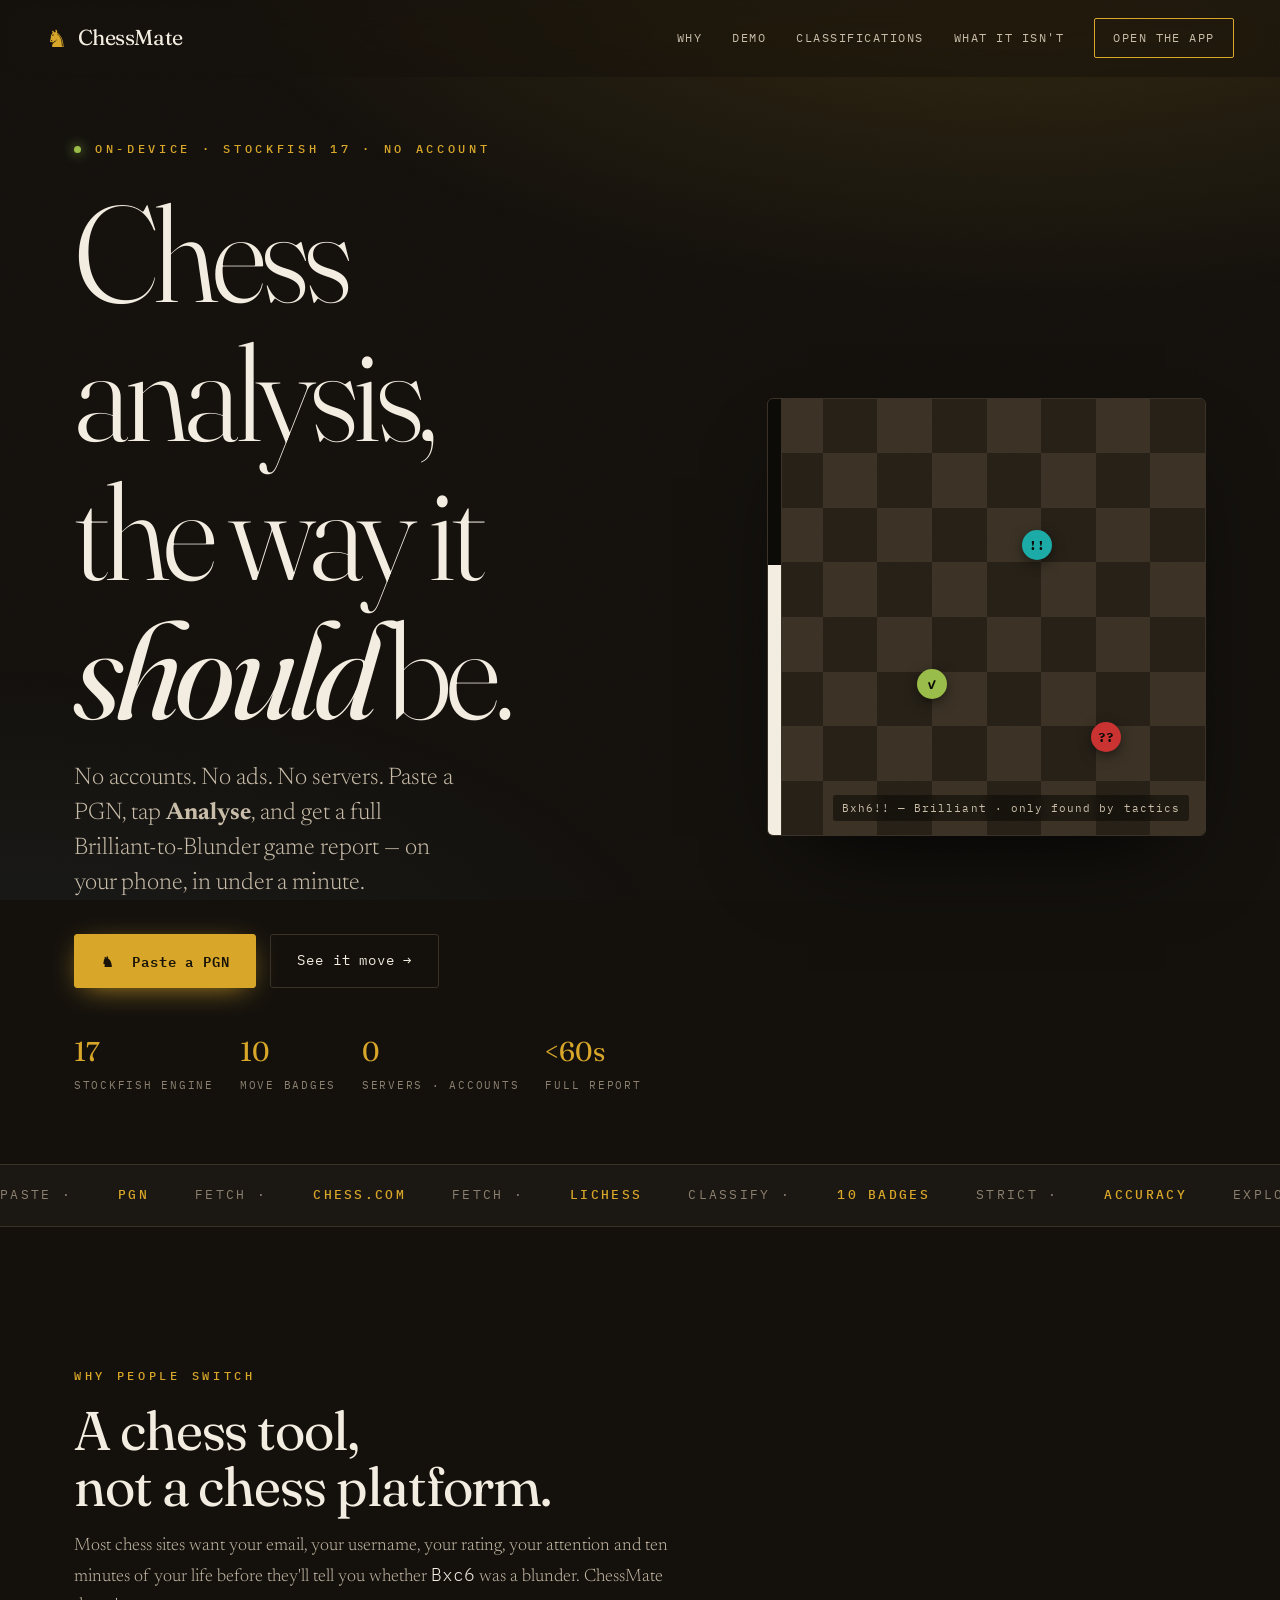
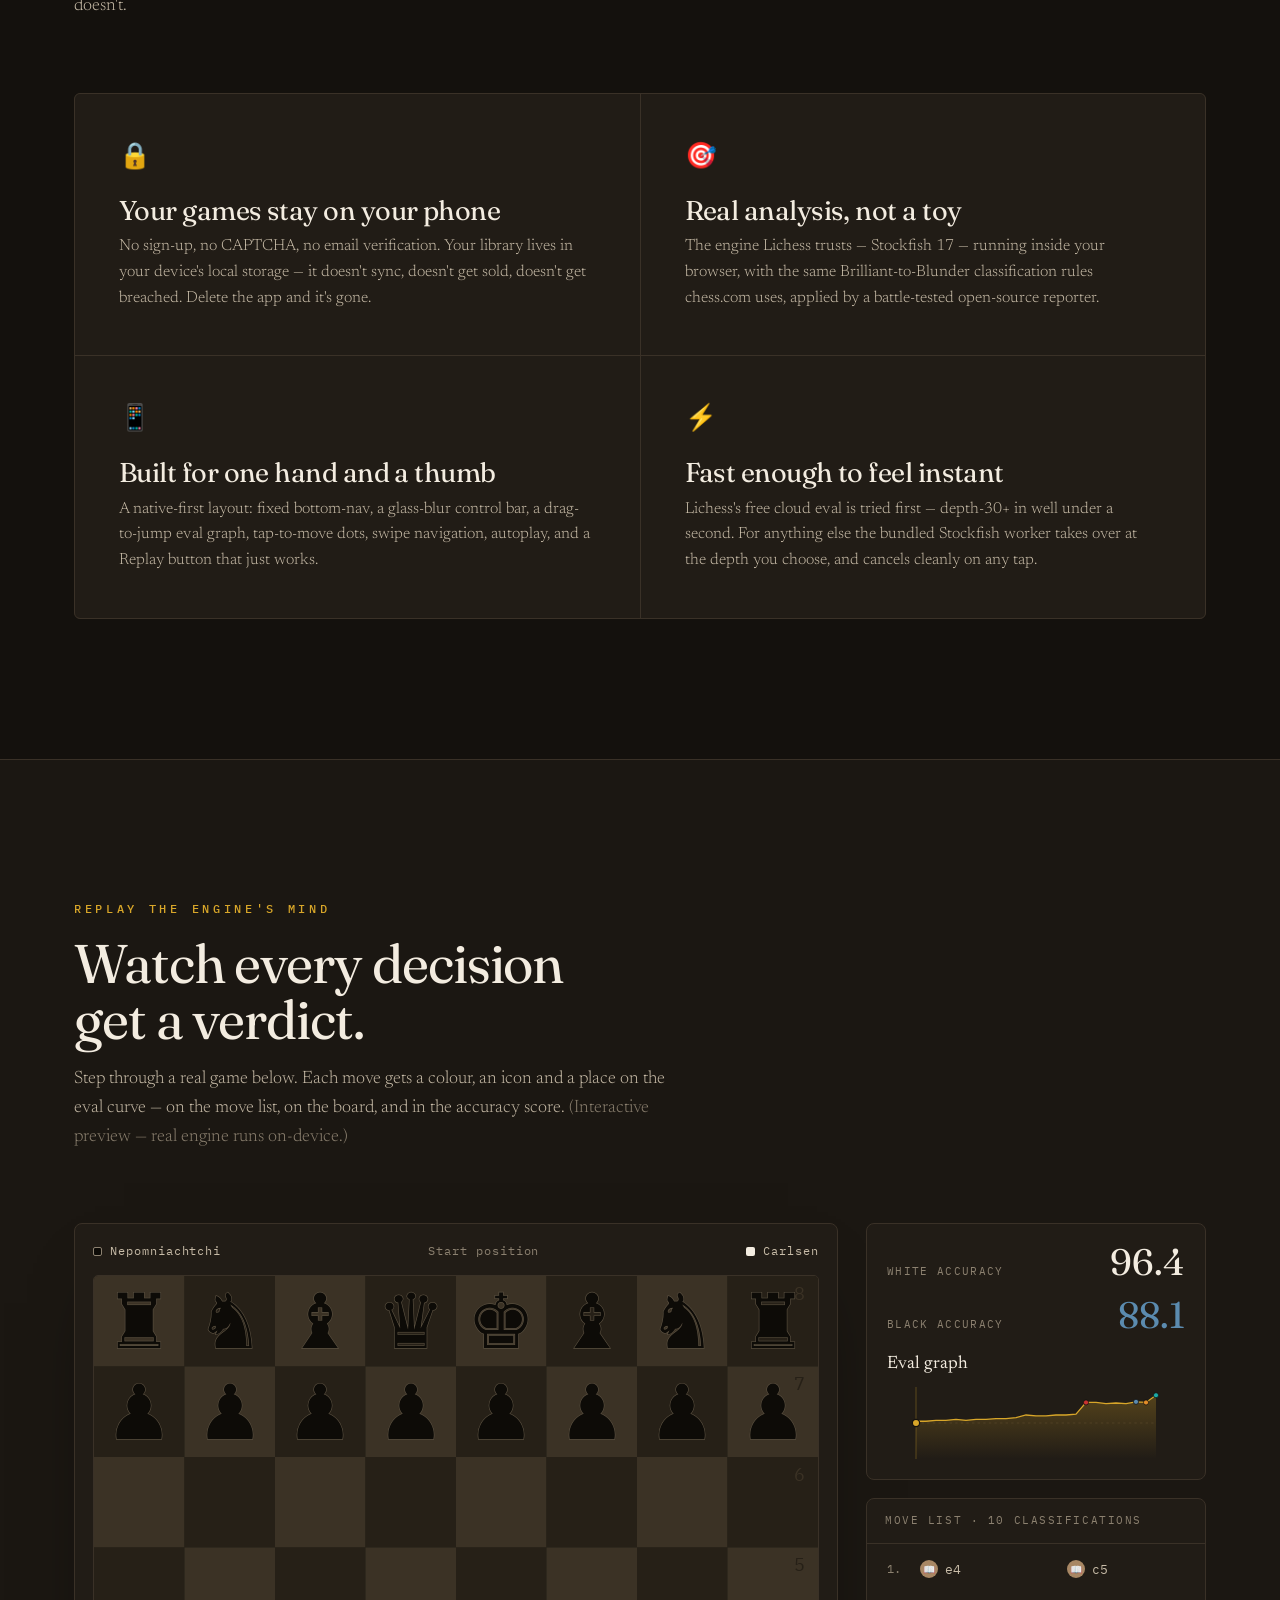
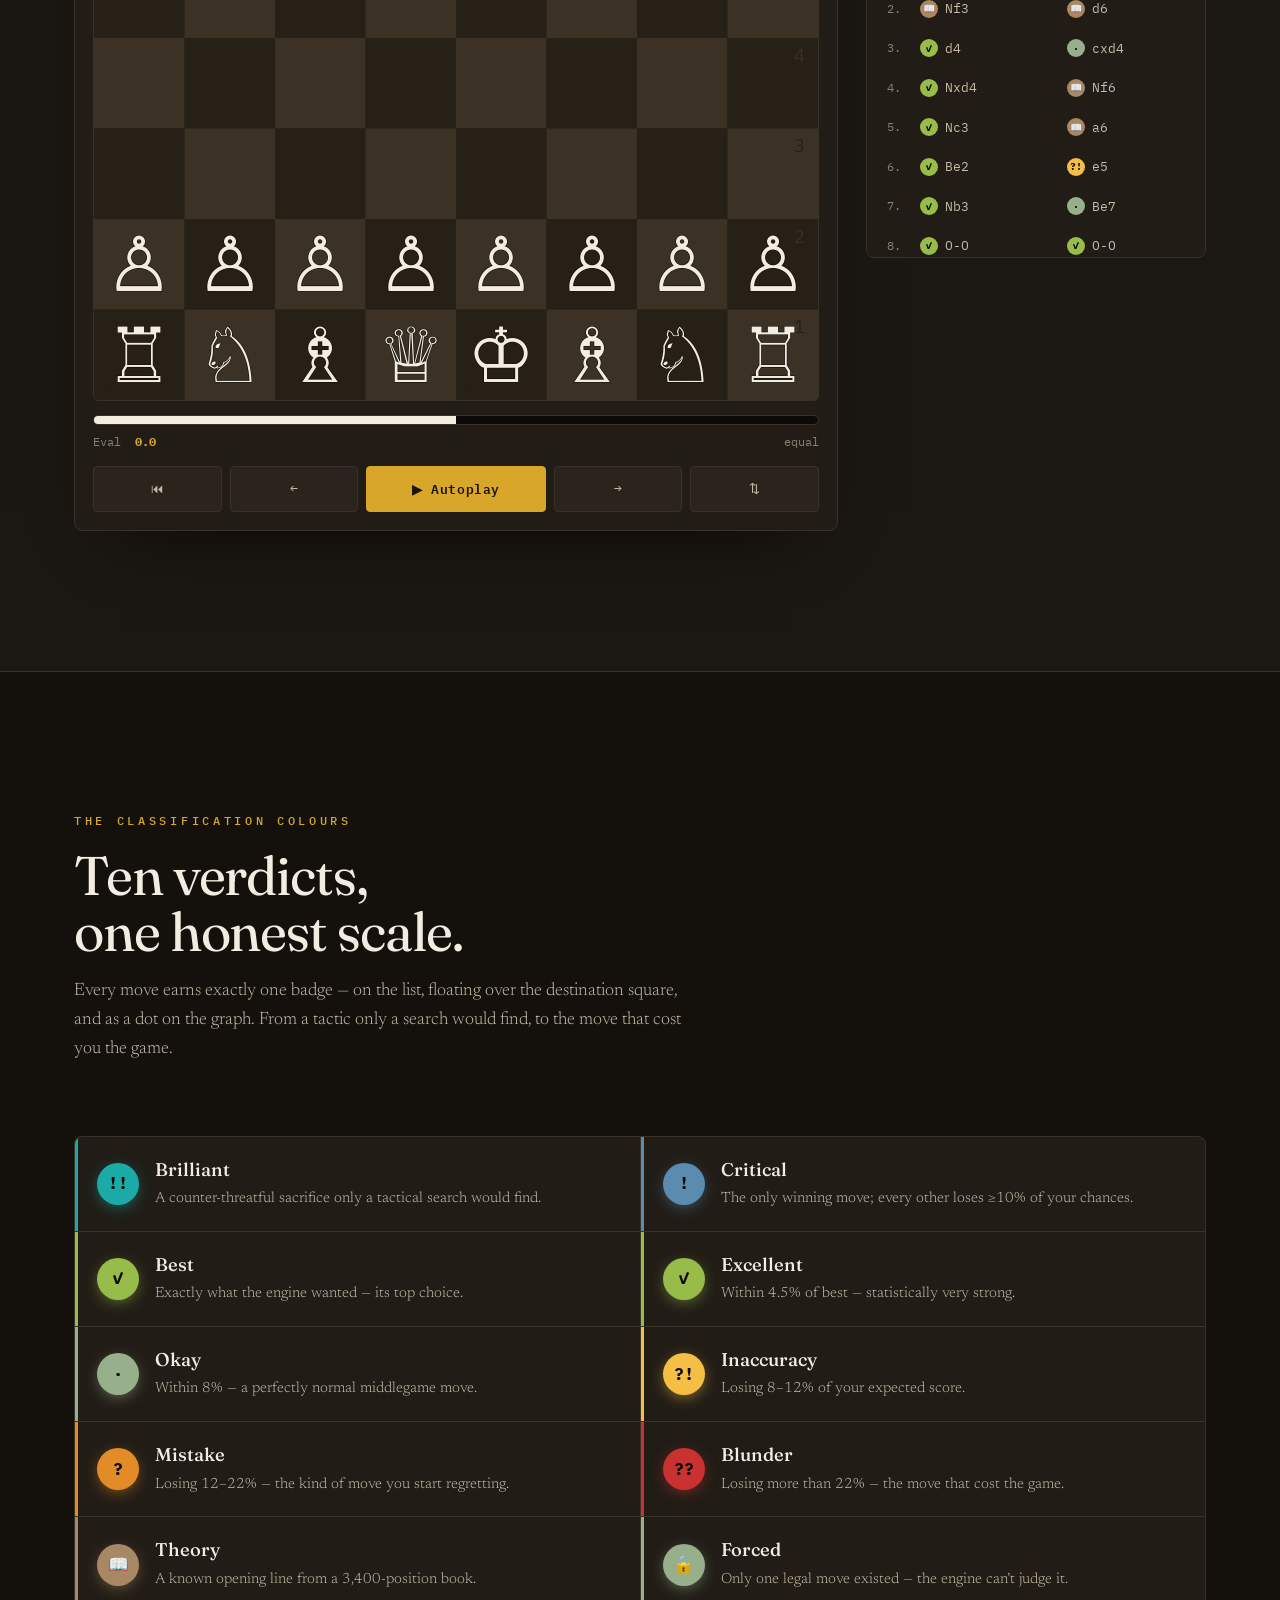
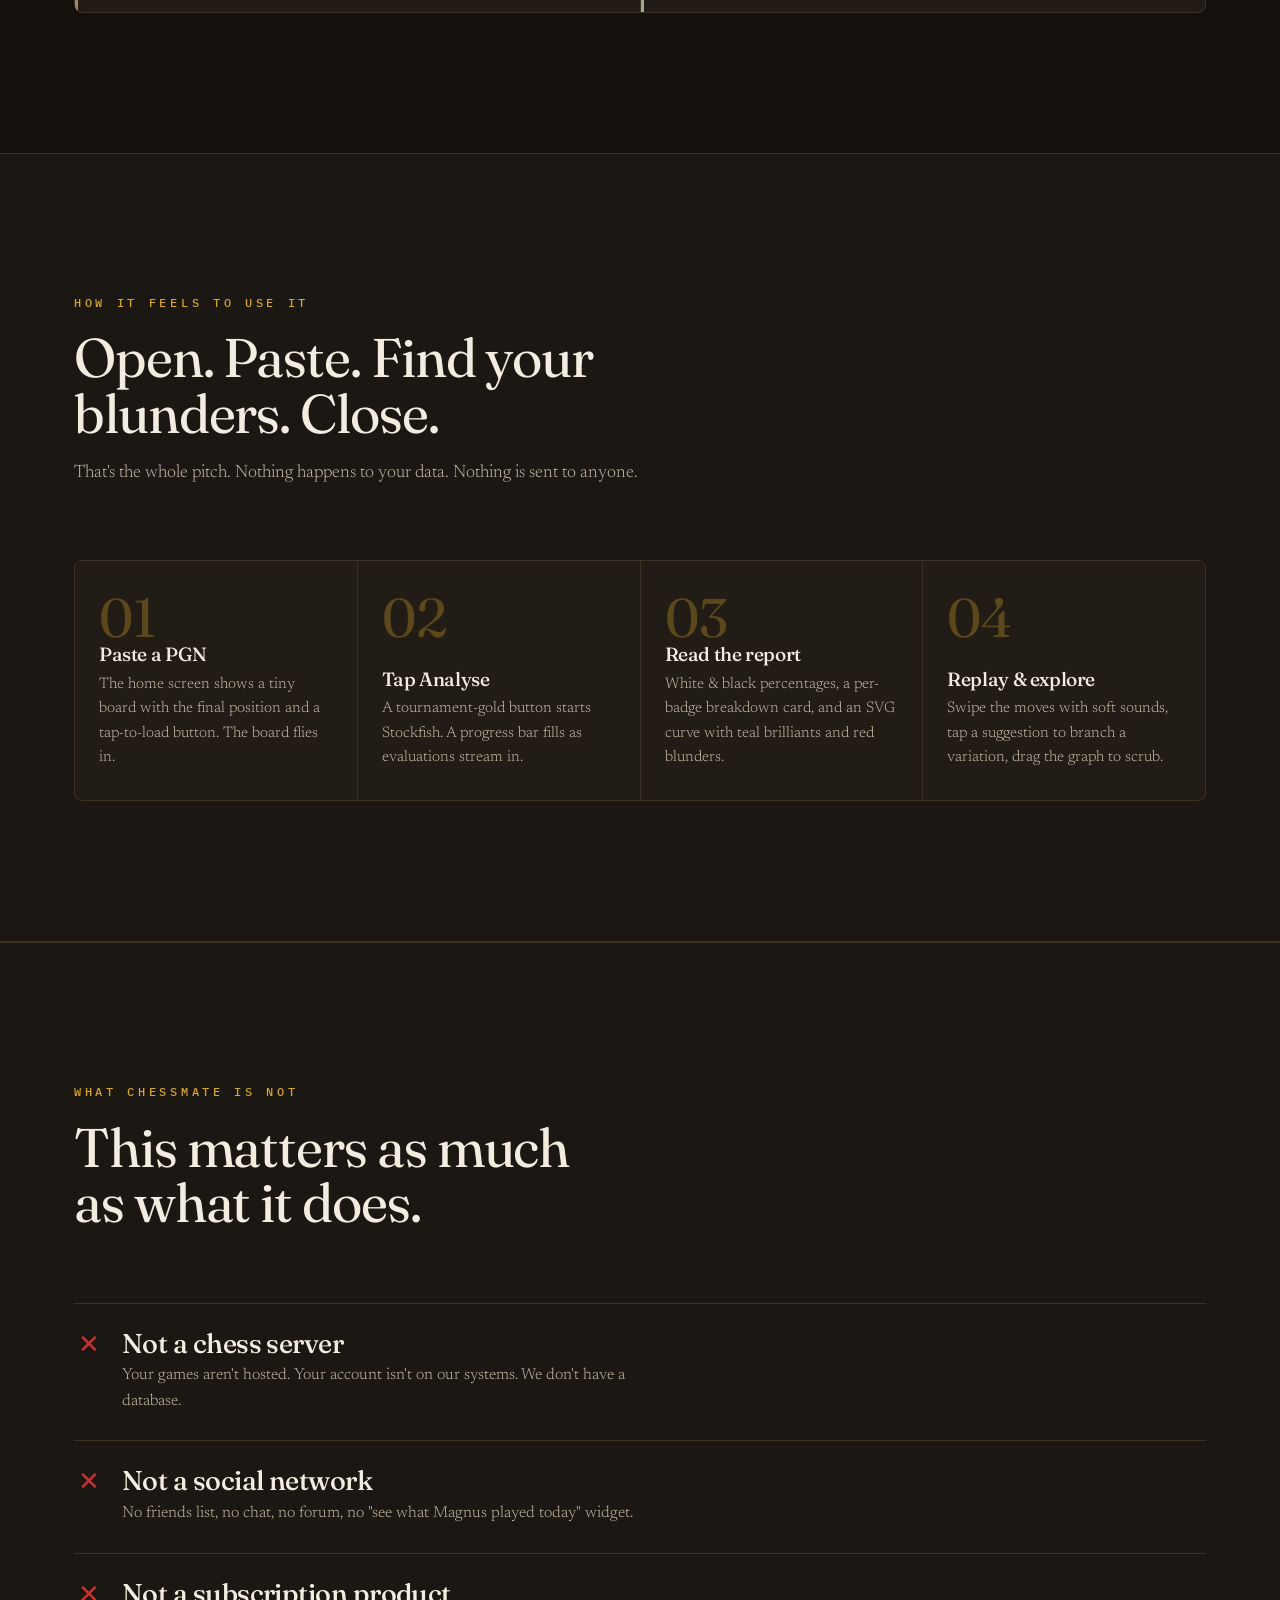
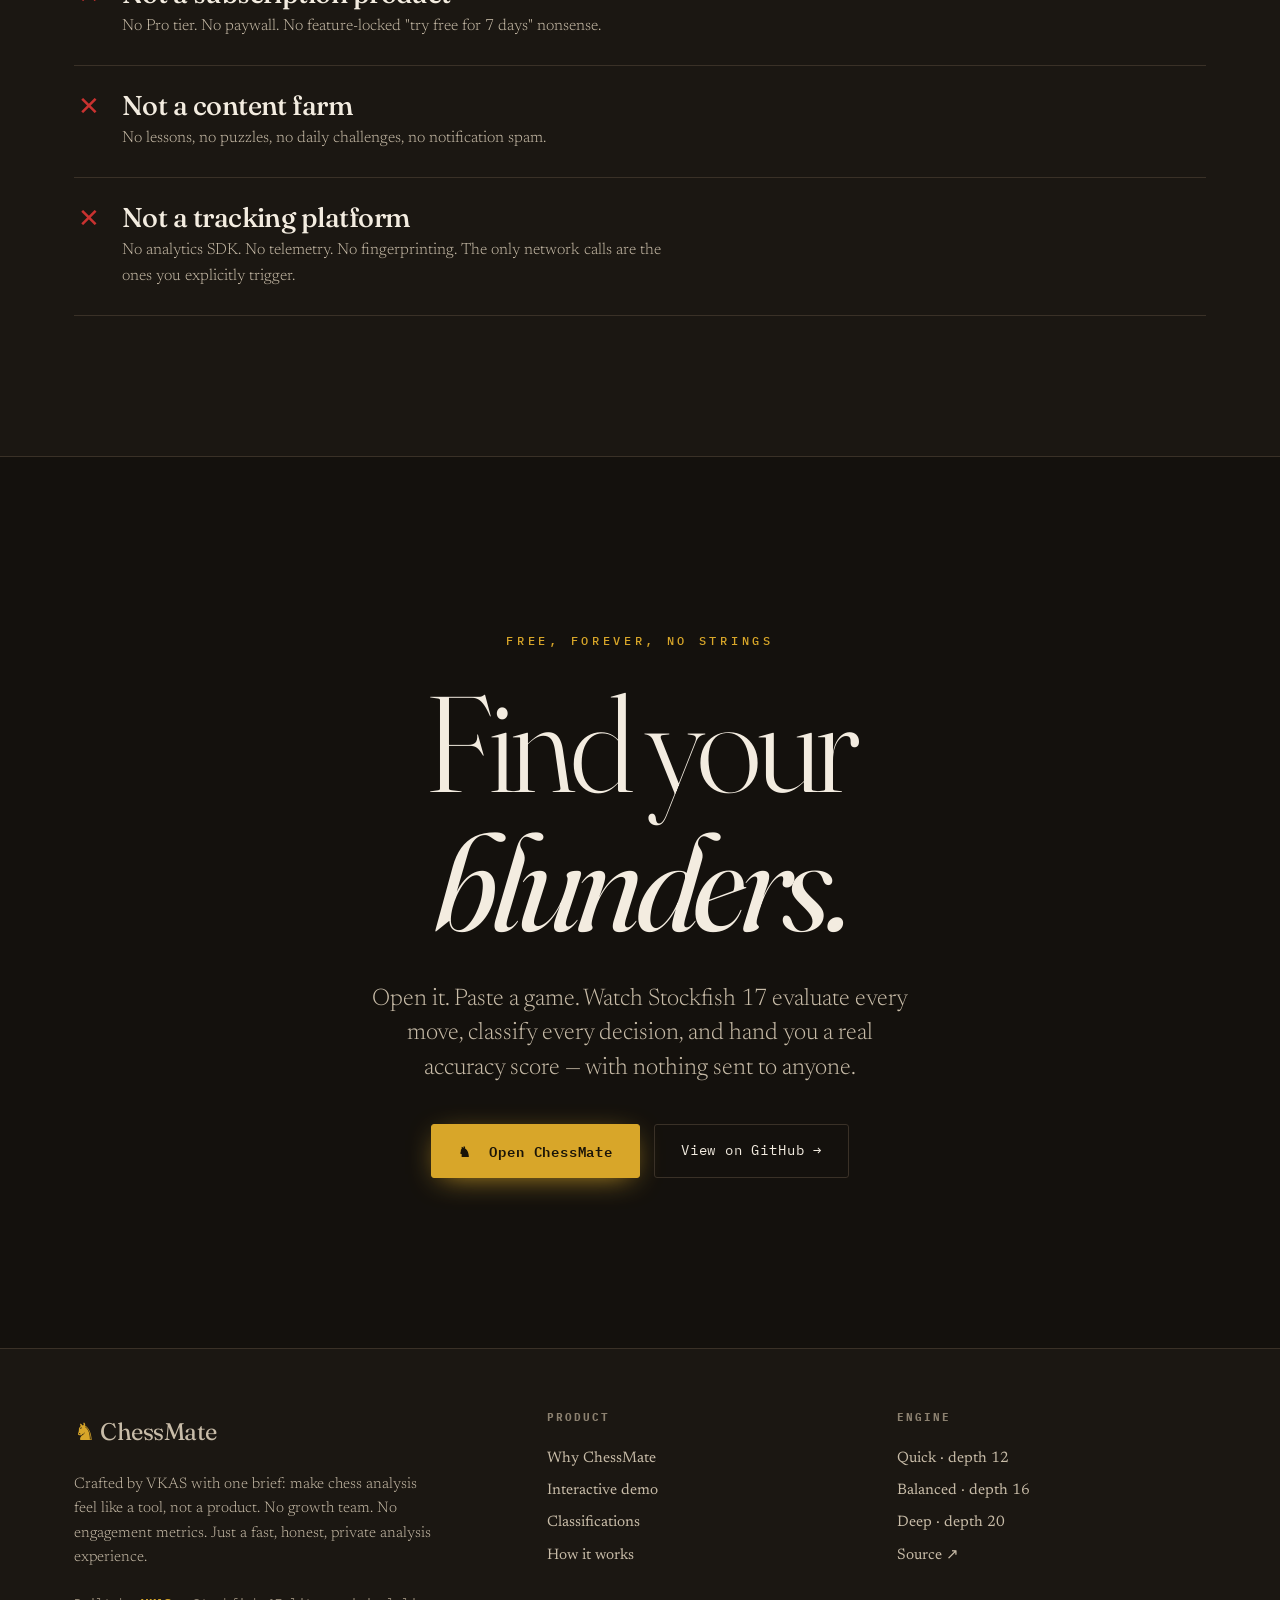
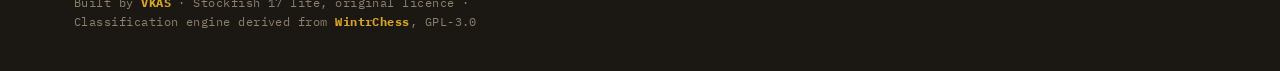
==== index.html @ 626b48e8 "ChessMate landing page — dark tournament-hall theme, interactive demo" ====
<!DOCTYPE html>
<html lang="en">
<head>
<meta charset="UTF-8" />
<meta name="viewport" content="width=device-width, initial-scale=1, viewport-fit=cover" />
<title>ChessMate — Chess analysis, the way it should be</title>
<meta name="description" content="Paste a PGN, tap Analyse, get a full Brilliant-to-Blunder game report powered by Stockfish 17 — on your phone, in under a minute. No accounts. No ads. No servers." />
<meta name="theme-color" content="#14110d" />
<meta property="og:title" content="ChessMate — a chess tool, not a chess platform" />
<meta property="og:description" content="Stockfish 17 in your browser. Real accuracy, ten move classifications, full game report. Runs entirely on-device. Free, forever." />
<link rel="icon" href="data:image/svg+xml,%3Csvg xmlns='http://www.w3.org/2000/svg' viewBox='0 0 32 32'%3E%3Ctext y='26' font-size='26'%3E%E2%99%9E%3C/text%3E%3C/svg%3E" />
<link rel="stylesheet" href="styles.css" />
</head>
<body>

<!-- ░░░ NAV ░░░ -->
<nav class="nav" id="nav">
  <a class="brand" href="#top"><span class="knight">♞</span> ChessMate</a>
  <div class="nav-links">
    <a href="#why">Why</a>
    <a href="#demo">Demo</a>
    <a href="#legend">Classifications</a>
    <a href="#not">What it isn't</a>
    <a class="nav-cta" href="#cta">Open the app</a>
  </div>
</nav>

<!-- ░░░ HERO ░░░ -->
<header class="hero" id="top">
  <div class="wrap">
    <div>
      <div class="hero-tag reveal in">
        <span class="dot"></span>
        <span class="eyebrow">On-device · Stockfish 17 · No account</span>
      </div>
      <h1 class="display reveal in" data-d="1">Chess analysis,<br />the way it <em>should</em> be.</h1>
      <p class="lead sub reveal in" data-d="2">No accounts. No ads. No servers. Paste a PGN, tap <b>Analyse</b>, and get a full Brilliant-to-Blunder game report — on your phone, in under a minute.</p>
      <div class="hero-actions reveal in" data-d="3">
        <a class="btn btn-gold" href="#cta">♞ &nbsp;Paste a PGN</a>
        <a class="btn btn-ghost" href="#demo">See it move →</a>
      </div>
      <div class="hero-meta reveal in" data-d="4">
        <div><span class="k">17</span><span class="v">Stockfish engine</span></div>
        <div><span class="k">10</span><span class="v">Move badges</span></div>
        <div><span class="k">0</span><span class="v">Servers · accounts</span></div>
        <div><span class="k">&lt;60s</span><span class="v">Full report</span></div>
      </div>
    </div>

    <!-- decorative board -->
    <div class="hero-board reveal in" data-d="2" aria-hidden="true">
      <div class="hb-grid" id="hbGrid"></div>
      <div class="hb-eval"></div>
      <div class="hb-badge" style="left:58%;top:30%;background:var(--c-brilliant);animation-delay:.6s">!!</div>
      <div class="hb-badge" style="left:34%;top:62%;background:var(--c-best);animation-delay:.9s">✓</div>
      <div class="hb-badge" style="left:74%;top:74%;background:var(--c-blunder);animation-delay:1.2s">??</div>
      <span class="hero-cap">Bxh6!! — Brilliant · only found by tactics</span>
    </div>
  </div>
</header>

<!-- ░░░ STRIP ░░░ -->
<div class="strip" aria-hidden="true">
  <div class="strip-track">
    <span>
      <span>Paste · <b>PGN</b></span><span>Fetch · <b>Chess.com</b></span><span>Fetch · <b>Lichess</b></span>
      <span>Classify · <b>10 badges</b></span><span>Strict · <b>accuracy</b></span><span>Explore · <b>variations</b></span>
      <span>Save · <b>IndexedDB</b></span><span>Install · <b>PWA</b></span><span>Private · <b>by default</b></span>
    </span>
    <span>
      <span>Paste · <b>PGN</b></span><span>Fetch · <b>Chess.com</b></span><span>Fetch · <b>Lichess</b></span>
      <span>Classify · <b>10 badges</b></span><span>Strict · <b>accuracy</b></span><span>Explore · <b>variations</b></span>
      <span>Save · <b>IndexedDB</b></span><span>Install · <b>PWA</b></span><span>Private · <b>by default</b></span>
    </span>
  </div>
</div>

<!-- ░░░ WHY ░░░ -->
<section id="why">
  <div class="wrap">
    <div class="sec-head reveal">
      <span class="eyebrow">Why people switch</span>
      <h2>A chess tool,<br/>not a chess platform.</h2>
      <p>Most chess sites want your email, your username, your rating, your attention and ten minutes of your life before they'll tell you whether <span class="mono" style="color:var(--ink)">Bxc6</span> was a blunder. ChessMate doesn't.</p>
    </div>
    <div class="why-grid reveal">
      <div class="why"><span class="ic">🔒</span><h3>Your games stay on your phone</h3><p>No sign-up, no CAPTCHA, no email verification. Your library lives in your device's local storage — it doesn't sync, doesn't get sold, doesn't get breached. Delete the app and it's gone.</p></div>
      <div class="why"><span class="ic">🎯</span><h3>Real analysis, not a toy</h3><p>The engine Lichess trusts — Stockfish 17 — running inside your browser, with the same Brilliant-to-Blunder classification rules chess.com uses, applied by a battle-tested open-source reporter.</p></div>
      <div class="why"><span class="ic">📱</span><h3>Built for one hand and a thumb</h3><p>A native-first layout: fixed bottom-nav, a glass-blur control bar, a drag-to-jump eval graph, tap-to-move dots, swipe navigation, autoplay, and a Replay button that just works.</p></div>
      <div class="why"><span class="ic">⚡</span><h3>Fast enough to feel instant</h3><p>Lichess's free cloud eval is tried first — depth-30+ in well under a second. For anything else the bundled Stockfish worker takes over at the depth you choose, and cancels cleanly on any tap.</p></div>
    </div>
  </div>
</section>

<!-- ░░░ DEMO ░░░ -->
<section class="demo" id="demo">
  <div class="wrap">
    <div class="sec-head reveal">
      <span class="eyebrow">Replay the engine's mind</span>
      <h2>Watch every decision<br/>get a verdict.</h2>
      <p>Step through a real game below. Each move gets a colour, an icon and a place on the eval curve — on the move list, on the board, and in the accuracy score. <span class="muted">(Interactive preview — real engine runs on-device.)</span></p>
    </div>

    <div class="demo-shell reveal">
      <!-- BOARD -->
      <div class="board-card">
        <div class="board-top">
          <span class="player b"><span class="pc"></span>Nepomniachtchi</span>
          <span class="mono" id="moveLabel">Start position</span>
          <span class="player"><span class="pc"></span>Carlsen</span>
        </div>
        <div class="board"><svg id="boardSvg" viewBox="0 0 800 800" role="img" aria-label="Chess board"></svg></div>

        <div class="evalbar"><div class="white" id="evalWhite" style="width:50%"></div></div>
        <div class="eval-readout">
          <span>Eval&nbsp; <b id="evalNum">0.0</b></span>
          <span id="evalSide">equal</span>
        </div>

        <div class="controls">
          <button class="ctrl" id="btnStart" aria-label="First move">⏮</button>
          <button class="ctrl" id="btnPrev" aria-label="Previous">←</button>
          <button class="ctrl play" id="btnPlay">▶ Autoplay</button>
          <button class="ctrl" id="btnNext" aria-label="Next">→</button>
          <button class="ctrl" id="btnFlip" aria-label="Flip board">⇅</button>
        </div>
      </div>

      <!-- SIDE -->
      <div class="side">
        <div class="acc-card">
          <div class="acc-row">
            <div><div class="lab">White accuracy</div></div>
            <div class="num w">96.4</div>
          </div>
          <div class="acc-row">
            <div><div class="lab">Black accuracy</div></div>
            <div class="num bk">88.1</div>
          </div>
          <div class="lab" style="margin-bottom:8px">Eval graph</div>
          <svg id="graphSvg" viewBox="0 0 300 90" style="width:100%;height:72px;cursor:crosshair" role="img" aria-label="Evaluation graph"></svg>
        </div>

        <div class="move-card">
          <div class="mc-head">Move list · 10 classifications</div>
          <div class="movelist" id="movelist"></div>
        </div>
      </div>
    </div>
  </div>
</section>

<!-- ░░░ LEGEND ░░░ -->
<section id="legend">
  <div class="wrap">
    <div class="sec-head reveal">
      <span class="eyebrow">The classification colours</span>
      <h2>Ten verdicts,<br/>one honest scale.</h2>
      <p>Every move earns exactly one badge — on the list, floating over the destination square, and as a dot on the graph. From a tactic only a search would find, to the move that cost you the game.</p>
    </div>
    <div class="legend-grid reveal" id="legendGrid"></div>
  </div>
</section>

<!-- ░░░ FLOW ░░░ -->
<section class="demo" id="flow">
  <div class="wrap">
    <div class="sec-head reveal">
      <span class="eyebrow">How it feels to use it</span>
      <h2>Open. Paste. Find your blunders. Close.</h2>
      <p>That's the whole pitch. Nothing happens to your data. Nothing is sent to anyone.</p>
    </div>
    <div class="flow reveal">
      <div class="step"><span class="n">01</span><h3>Paste a PGN</h3><p>The home screen shows a tiny board with the final position and a tap-to-load button. The board flies in.</p></div>
      <div class="step"><span class="n">02</span><h3>Tap Analyse</h3><p>A tournament-gold button starts Stockfish. A progress bar fills as evaluations stream in.</p></div>
      <div class="step"><span class="n">03</span><h3>Read the report</h3><p>White & black percentages, a per-badge breakdown card, and an SVG curve with teal brilliants and red blunders.</p></div>
      <div class="step"><span class="n">04</span><h3>Replay & explore</h3><p>Swipe the moves with soft sounds, tap a suggestion to branch a variation, drag the graph to scrub.</p></div>
    </div>
  </div>
</section>

<!-- ░░░ WHAT IT'S NOT ░░░ -->
<section class="not-sec" id="not">
  <div class="wrap">
    <div class="sec-head reveal">
      <span class="eyebrow">What ChessMate is not</span>
      <h2>This matters as much<br/>as what it does.</h2>
    </div>
    <div class="not-list reveal">
      <div class="not-item"><span class="x">✕</span><div><h3>Not a chess server</h3><p>Your games aren't hosted. Your account isn't on our systems. We don't have a database.</p></div></div>
      <div class="not-item"><span class="x">✕</span><div><h3>Not a social network</h3><p>No friends list, no chat, no forum, no "see what Magnus played today" widget.</p></div></div>
      <div class="not-item"><span class="x">✕</span><div><h3>Not a subscription product</h3><p>No Pro tier. No paywall. No feature-locked "try free for 7 days" nonsense.</p></div></div>
      <div class="not-item"><span class="x">✕</span><div><h3>Not a content farm</h3><p>No lessons, no puzzles, no daily challenges, no notification spam.</p></div></div>
      <div class="not-item"><span class="x">✕</span><div><h3>Not a tracking platform</h3><p>No analytics SDK. No telemetry. No fingerprinting. The only network calls are the ones you explicitly trigger.</p></div></div>
    </div>
  </div>
</section>

<!-- ░░░ CTA ░░░ -->
<section class="cta" id="cta">
  <div class="wrap reveal">
    <span class="eyebrow">Free, forever, no strings</span>
    <h2 class="display">Find your<br/><em>blunders.</em></h2>
    <p class="lead">Open it. Paste a game. Watch Stockfish 17 evaluate every move, classify every decision, and hand you a real accuracy score — with nothing sent to anyone.</p>
    <div class="hero-actions" style="justify-content:center">
      <a class="btn btn-gold" href="#top">♞ &nbsp;Open ChessMate</a>
      <a class="btn btn-ghost" href="https://github.com/vkas-testacc/webpage-demo" target="_blank" rel="noopener">View on GitHub →</a>
    </div>
  </div>
</section>

<!-- ░░░ FOOTER ░░░ -->
<footer class="footer">
  <div class="wrap">
    <div>
      <a class="brand" href="#top" style="font-size:1.5rem;margin-bottom:18px"><span class="knight">♞</span> ChessMate</a>
      <p class="colofon">Crafted by VKAS with one brief: make chess analysis feel like a tool, not a product. No growth team. No engagement metrics. Just a fast, honest, private analysis experience.</p>
      <p class="credit">Built by <b>VKAS</b> · Stockfish 17 lite, original licence · Classification engine derived from <b>WintrChess</b>, GPL-3.0</p>
    </div>
    <div>
      <h4>Product</h4>
      <a href="#why">Why ChessMate</a>
      <a href="#demo">Interactive demo</a>
      <a href="#legend">Classifications</a>
      <a href="#flow">How it works</a>
    </div>
    <div>
      <h4>Engine</h4>
      <a href="#">Quick · depth 12</a>
      <a href="#">Balanced · depth 16</a>
      <a href="#">Deep · depth 20</a>
      <a href="https://github.com/vkas-testacc/webpage-demo" target="_blank" rel="noopener">Source ↗</a>
    </div>
  </div>
</footer>

<script src="app.js"></script>
</body>
</html>
---- styles.css ----
/* ============================================================
   ChessMate — design system
   Aesthetic: dark tournament hall + tournament gold
   Editorial serif display · mono instrument voice · grain
   ============================================================ */

@import url('https://fonts.googleapis.com/css2?family=Fraunces:ital,opsz,wght@0,9..144,300;0,9..144,400;0,9..144,500;0,9..144,600;1,9..144,400&family=Newsreader:ital@0;1&family=IBM+Plex+Mono:wght@400;500;600&display=swap');

:root{
  /* base — warm charcoal "board hall" */
  --bg:        #14110d;
  --bg-2:      #1b1712;
  --panel:     #211c16;
  --panel-2:   #2a241c;
  --line:      #3a3127;
  --ink:       #f3ece0;   /* bone */
  --ink-soft:  #c8bca8;
  --ink-dim:   #8c8170;
  --gold:      #d8a629;   /* tournament gold */
  --gold-deep: #b3851a;
  --gold-glow: rgba(216,166,41,.18);

  /* classification palette (from brief) */
  --c-brilliant:#1baaa6;
  --c-critical: #5b8baf;
  --c-best:     #98bc49;
  --c-okay:     #97af8b;
  --c-inacc:    #f4bf44;
  --c-mistake:  #e28c28;
  --c-blunder:  #c93230;
  --c-theory:   #a88764;

  --serif:'Fraunces',Georgia,serif;
  --read:'Newsreader',Georgia,serif;
  --mono:'IBM Plex Mono',ui-monospace,monospace;

  --maxw:1180px;
  --ease:cubic-bezier(.22,.61,.36,1);
}

*{box-sizing:border-box;margin:0;padding:0}
html{scroll-behavior:smooth;-webkit-text-size-adjust:100%}
body{
  background:var(--bg);
  color:var(--ink);
  font-family:var(--read);
  font-size:18px;line-height:1.6;
  -webkit-font-smoothing:antialiased;
  overflow-x:hidden;
  position:relative;
}

/* film grain overlay */
body::after{
  content:"";position:fixed;inset:0;pointer-events:none;z-index:9999;
  opacity:.05;mix-blend-mode:overlay;
  background-image:url("data:image/svg+xml,%3Csvg xmlns='http://www.w3.org/2000/svg' width='160' height='160'%3E%3Cfilter id='n'%3E%3CfeTurbulence type='fractalNoise' baseFrequency='.9' numOctaves='3'/%3E%3C/filter%3E%3Crect width='100%25' height='100%25' filter='url(%23n)'/%3E%3C/svg%3E");
}
/* soft top vignette + gold haze */
body::before{
  content:"";position:fixed;inset:0;pointer-events:none;z-index:0;
  background:
    radial-gradient(120% 80% at 80% -10%, var(--gold-glow), transparent 55%),
    radial-gradient(90% 60% at 0% 110%, rgba(91,139,175,.08), transparent 60%);
}

::selection{background:var(--gold);color:#1a1408}

a{color:inherit;text-decoration:none}
img,svg{display:block;max-width:100%}

.wrap{max-width:var(--maxw);margin:0 auto;padding:0 24px;position:relative;z-index:1}

/* ---------- type scale ---------- */
.eyebrow{
  font-family:var(--mono);font-size:.72rem;letter-spacing:.32em;
  text-transform:uppercase;color:var(--gold);font-weight:500;
}
h1,h2,h3{font-family:var(--serif);font-weight:400;line-height:1.02;letter-spacing:-.02em}
.display{
  font-size:clamp(3.2rem,11vw,8.5rem);font-weight:300;letter-spacing:-.04em;
}
.display em{font-style:italic;font-weight:400}
h2{font-size:clamp(2rem,5vw,3.4rem)}
h3{font-size:clamp(1.3rem,2.6vw,1.7rem)}
.lead{font-size:clamp(1.15rem,2.4vw,1.5rem);color:var(--ink-soft);font-weight:300;line-height:1.45}
.mono{font-family:var(--mono)}
.muted{color:var(--ink-dim)}

/* ============================================================
   NAV
   ============================================================ */
.nav{
  position:fixed;top:0;left:0;right:0;z-index:100;
  display:flex;align-items:center;justify-content:space-between;
  padding:18px clamp(20px,4vw,46px);
  background:rgba(20,17,13,.55);
  backdrop-filter:blur(14px) saturate(140%);
  -webkit-backdrop-filter:blur(14px) saturate(140%);
  border-bottom:1px solid transparent;transition:border-color .4s,background .4s;
}
.nav.scrolled{border-bottom-color:var(--line);background:rgba(20,17,13,.82)}
.brand{display:flex;align-items:center;gap:10px;font-family:var(--serif);font-size:1.35rem;letter-spacing:-.02em}
.brand .knight{color:var(--gold);font-size:1.5rem;line-height:1;transform:translateY(1px)}
.nav-links{display:flex;gap:30px;align-items:center}
.nav-links a{font-family:var(--mono);font-size:.78rem;letter-spacing:.12em;text-transform:uppercase;color:var(--ink-soft);transition:color .25s}
.nav-links a:hover{color:var(--gold)}
.nav-cta{
  font-family:var(--mono);font-size:.78rem;letter-spacing:.1em;text-transform:uppercase;
  border:1px solid var(--gold);color:var(--gold);padding:9px 18px;border-radius:2px;
  transition:.25s;
}
.nav-cta:hover{background:var(--gold);color:#1a1408}
@media(max-width:760px){.nav-links a:not(.nav-cta){display:none}}

/* ============================================================
   HERO
   ============================================================ */
.hero{
  min-height:100svh;display:flex;flex-direction:column;justify-content:center;
  padding:140px 0 70px;position:relative;overflow:hidden;
}
.hero .wrap{display:grid;grid-template-columns:1.25fr .85fr;gap:48px;align-items:center}
@media(max-width:920px){.hero .wrap{grid-template-columns:1fr;gap:36px}}

.hero-tag{display:flex;gap:14px;align-items:center;margin-bottom:26px}
.hero-tag .dot{width:7px;height:7px;border-radius:50%;background:var(--c-best);box-shadow:0 0 12px var(--c-best);animation:pulse 2.4s var(--ease) infinite}
@keyframes pulse{0%,100%{opacity:1}50%{opacity:.35}}

.hero h1{margin:6px 0 22px}
.hero .sub{max-width:30ch;margin-bottom:34px}
.hero-actions{display:flex;gap:14px;flex-wrap:wrap;align-items:center}

.btn{
  font-family:var(--mono);font-size:.85rem;letter-spacing:.06em;
  padding:15px 26px;border-radius:3px;cursor:pointer;border:1px solid var(--line);
  background:transparent;color:var(--ink);transition:.28s var(--ease);
  display:inline-flex;align-items:center;gap:9px;
}
.btn-gold{
  background:var(--gold);color:#1a1408;border-color:var(--gold);font-weight:600;
  box-shadow:0 6px 30px -10px var(--gold);
}
.btn-gold:hover{transform:translateY(-2px);box-shadow:0 14px 40px -12px var(--gold)}
.btn-ghost:hover{border-color:var(--gold);color:var(--gold)}

.hero-meta{display:flex;gap:26px;margin-top:42px;flex-wrap:wrap}
.hero-meta div{display:flex;flex-direction:column;gap:3px}
.hero-meta .k{font-family:var(--serif);font-size:1.7rem;color:var(--gold)}
.hero-meta .v{font-family:var(--mono);font-size:.68rem;letter-spacing:.16em;text-transform:uppercase;color:var(--ink-dim)}

/* hero visual — decorative board with a brilliancy */
.hero-board{
  position:relative;aspect-ratio:1;border-radius:6px;overflow:hidden;
  border:1px solid var(--line);
  box-shadow:0 40px 90px -40px #000, inset 0 0 0 1px rgba(255,255,255,.02);
  background:var(--panel);
}
.hb-grid{display:grid;grid-template-columns:repeat(8,1fr);grid-template-rows:repeat(8,1fr);width:100%;height:100%}
.hb-grid i{display:block}
.hb-grid i.l{background:#3b3225}
.hb-grid i.d{background:#262017}
.hb-badge{
  position:absolute;width:30px;height:30px;border-radius:50%;display:grid;place-items:center;
  font-family:var(--mono);font-weight:700;font-size:.82rem;color:#0c0a06;
  box-shadow:0 4px 16px -4px #000;transform:scale(0);animation:badgePop .6s var(--ease) forwards;
}
@keyframes badgePop{to{transform:scale(1)}}
.hb-eval{
  position:absolute;left:0;bottom:0;width:14px;height:100%;
  background:linear-gradient(to top,var(--ink) 0 62%, #0c0a06 62% 100%);
  border-right:1px solid var(--line);
}
.hero-cap{position:absolute;bottom:14px;right:16px;font-family:var(--mono);font-size:.66rem;letter-spacing:.1em;color:var(--ink-soft);background:rgba(12,10,6,.6);padding:5px 9px;border-radius:3px;backdrop-filter:blur(4px)}

/* ============================================================
   marquee strip
   ============================================================ */
.strip{border-block:1px solid var(--line);padding:16px 0;overflow:hidden;white-space:nowrap;background:var(--bg-2)}
.strip-track{display:inline-flex;gap:46px;animation:scroll 34s linear infinite;font-family:var(--mono);font-size:.8rem;letter-spacing:.18em;text-transform:uppercase;color:var(--ink-dim)}
.strip-track span{display:inline-flex;gap:46px}
.strip b{color:var(--gold);font-weight:500}
@keyframes scroll{to{transform:translateX(-50%)}}

/* ============================================================
   SECTION shells
   ============================================================ */
section{padding:clamp(72px,11vw,140px) 0;position:relative}
.sec-head{max-width:62ch;margin-bottom:clamp(40px,6vw,72px)}
.sec-head .eyebrow{display:block;margin-bottom:18px}
.sec-head p{margin-top:18px;color:var(--ink-soft);font-weight:300}

/* ---------- WHY / feature columns ---------- */
.why-grid{display:grid;grid-template-columns:repeat(2,1fr);gap:1px;background:var(--line);border:1px solid var(--line);border-radius:6px;overflow:hidden}
@media(max-width:760px){.why-grid{grid-template-columns:1fr}}
.why{background:var(--panel);padding:clamp(26px,4vw,44px);transition:background .3s}
.why:hover{background:var(--panel-2)}
.why .ic{font-size:1.6rem;margin-bottom:18px;display:block}
.why h3{margin-bottom:10px}
.why p{font-size:1rem;color:var(--ink-soft);font-weight:300}

/* ============================================================
   INTERACTIVE DEMO
   ============================================================ */
.demo{background:var(--bg-2);border-block:1px solid var(--line)}
.demo-shell{
  display:grid;grid-template-columns:minmax(0,1fr) 340px;gap:28px;align-items:start;
}
@media(max-width:920px){.demo-shell{grid-template-columns:1fr}}

.board-card{
  background:var(--panel);border:1px solid var(--line);border-radius:8px;padding:18px;
  box-shadow:0 30px 80px -50px #000;
}
.board-top{display:flex;justify-content:space-between;align-items:center;margin-bottom:14px;font-family:var(--mono);font-size:.74rem;letter-spacing:.08em;color:var(--ink-dim)}
.board-top .player{display:flex;align-items:center;gap:8px;color:var(--ink-soft)}
.board-top .player .pc{width:9px;height:9px;border-radius:2px;background:var(--ink)}
.board-top .player.b .pc{background:#0c0a06;border:1px solid var(--ink-dim)}

.board{position:relative;aspect-ratio:1;border-radius:5px;overflow:hidden;border:1px solid var(--line)}
.board svg{width:100%;height:100%;display:block}

/* eval bar */
.evalbar{
  width:100%;height:10px;border-radius:6px;overflow:hidden;margin-top:14px;
  background:#0c0a06;border:1px solid var(--line);display:flex;
}
.evalbar .white{background:var(--ink);height:100%;transition:width .5s var(--ease)}
.eval-readout{display:flex;justify-content:space-between;margin-top:8px;font-family:var(--mono);font-size:.72rem;color:var(--ink-dim)}
.eval-readout b{color:var(--gold)}

.controls{display:flex;gap:8px;margin-top:14px;flex-wrap:wrap}
.ctrl{
  flex:1;min-width:46px;font-family:var(--mono);font-size:.8rem;letter-spacing:.04em;
  background:var(--panel-2);border:1px solid var(--line);color:var(--ink-soft);
  padding:11px 0;border-radius:4px;cursor:pointer;transition:.2s;text-align:center;
}
.ctrl:hover{border-color:var(--gold);color:var(--gold)}
.ctrl.play{background:var(--gold);color:#1a1408;border-color:var(--gold);font-weight:600;flex:1.4}
.ctrl.play.on{background:var(--c-blunder);border-color:var(--c-blunder);color:#fff}

/* side panel: accuracy + movelist */
.side{display:flex;flex-direction:column;gap:18px}
.acc-card{background:var(--panel);border:1px solid var(--line);border-radius:8px;padding:20px}
.acc-row{display:flex;justify-content:space-between;align-items:flex-end;margin-bottom:6px}
.acc-row:not(:last-child){margin-bottom:16px}
.acc-row .lab{font-family:var(--mono);font-size:.7rem;letter-spacing:.12em;text-transform:uppercase;color:var(--ink-dim)}
.acc-row .num{font-family:var(--serif);font-size:2.3rem;line-height:1}
.acc-row .num.w{color:var(--ink)}
.acc-row .num.bk{color:var(--c-critical)}

.move-card{background:var(--panel);border:1px solid var(--line);border-radius:8px;overflow:hidden;display:flex;flex-direction:column;max-height:360px}
.move-card .mc-head{padding:13px 18px;border-bottom:1px solid var(--line);font-family:var(--mono);font-size:.7rem;letter-spacing:.14em;text-transform:uppercase;color:var(--ink-dim)}
.movelist{overflow-y:auto;padding:6px}
.movelist::-webkit-scrollbar{width:7px}
.movelist::-webkit-scrollbar-thumb{background:var(--line);border-radius:4px}
.mrow{display:grid;grid-template-columns:32px 1fr 1fr;gap:6px;align-items:center;padding:2px 0}
.mrow .no{font-family:var(--mono);font-size:.72rem;color:var(--ink-dim);text-align:right;padding-right:4px}
.mv{
  display:flex;align-items:center;gap:7px;font-family:var(--mono);font-size:.84rem;
  padding:7px 9px;border-radius:4px;cursor:pointer;transition:.18s;color:var(--ink-soft);
}
.mv:hover{background:var(--panel-2)}
.mv.active{background:var(--gold-glow);color:var(--ink);box-shadow:inset 0 0 0 1px var(--gold-deep)}
.mv .bdg{width:18px;height:18px;border-radius:50%;flex:none;display:grid;place-items:center;font-size:.62rem;font-weight:700;color:#0c0a06}

/* ============================================================
   CLASSIFICATION LEGEND
   ============================================================ */
.legend-grid{display:grid;grid-template-columns:repeat(2,1fr);gap:1px;background:var(--line);border:1px solid var(--line);border-radius:8px;overflow:hidden}
@media(max-width:680px){.legend-grid{grid-template-columns:1fr}}
.leg{display:flex;gap:16px;align-items:center;background:var(--panel);padding:18px 22px;transition:.25s;position:relative;overflow:hidden}
.leg:hover{background:var(--panel-2)}
.leg::before{content:"";position:absolute;left:0;top:0;bottom:0;width:3px;background:var(--cc)}
.leg .chip{width:42px;height:42px;border-radius:50%;flex:none;display:grid;place-items:center;font-family:var(--mono);font-weight:700;font-size:1.05rem;color:#0c0a06;background:var(--cc);box-shadow:0 4px 18px -6px var(--cc)}
.leg .txt b{font-family:var(--serif);font-size:1.15rem;font-weight:500;display:block}
.leg .txt span{font-size:.92rem;color:var(--ink-soft);font-weight:300}

/* ============================================================
   "WHAT IT'S NOT"
   ============================================================ */
.not-sec{background:var(--bg-2);border-block:1px solid var(--line)}
.not-list{display:flex;flex-direction:column;border-top:1px solid var(--line)}
.not-item{
  display:grid;grid-template-columns:auto 1fr;gap:22px;align-items:baseline;
  padding:26px 4px;border-bottom:1px solid var(--line);transition:.3s;
}
.not-item:hover{padding-left:18px;background:linear-gradient(90deg,var(--gold-glow),transparent)}
.not-item .x{font-family:var(--serif);font-size:1.6rem;color:var(--c-blunder);line-height:1}
.not-item h3{font-weight:500;margin-bottom:6px}
.not-item p{font-size:1rem;color:var(--ink-soft);font-weight:300;max-width:60ch}

/* ============================================================
   FLOW / how it feels — numbered
   ============================================================ */
.flow{display:grid;grid-template-columns:repeat(4,1fr);gap:1px;background:var(--line);border:1px solid var(--line);border-radius:8px;overflow:hidden}
@media(max-width:820px){.flow{grid-template-columns:repeat(2,1fr)}}
@media(max-width:460px){.flow{grid-template-columns:1fr}}
.step{background:var(--panel);padding:30px 24px;position:relative;min-height:200px;display:flex;flex-direction:column;transition:.3s}
.step:hover{background:var(--panel-2)}
.step .n{font-family:var(--serif);font-size:3.4rem;color:var(--gold);opacity:.32;line-height:1;margin-bottom:auto}
.step h3{font-size:1.2rem;font-weight:500;margin-bottom:8px}
.step p{font-size:.95rem;color:var(--ink-soft);font-weight:300}

/* ============================================================
   CTA + footer
   ============================================================ */
.cta{text-align:center;padding:clamp(90px,14vw,170px) 0}
.cta .display{margin:18px 0 30px}
.cta .lead{margin:0 auto 38px;max-width:42ch}

.footer{border-top:1px solid var(--line);background:var(--bg-2);padding:60px 0 40px}
.footer .wrap{display:grid;grid-template-columns:1.4fr 1fr 1fr;gap:40px}
@media(max-width:700px){.footer .wrap{grid-template-columns:1fr;gap:30px}}
.footer h4{font-family:var(--mono);font-size:.7rem;letter-spacing:.18em;text-transform:uppercase;color:var(--ink-dim);margin-bottom:16px}
.footer a{display:block;color:var(--ink-soft);font-size:.95rem;padding:4px 0;transition:.2s}
.footer a:hover{color:var(--gold)}
.footer .colofon{font-size:.95rem;color:var(--ink-soft);font-weight:300;max-width:40ch;line-height:1.6}
.footer .credit{margin-top:24px;font-family:var(--mono);font-size:.72rem;color:var(--ink-dim);letter-spacing:.04em}
.footer .credit b{color:var(--gold)}

/* ============================================================
   reveal on scroll
   ============================================================ */
.reveal{opacity:0;transform:translateY(26px);transition:opacity .9s var(--ease),transform .9s var(--ease)}
.reveal.in{opacity:1;transform:none}
[data-d="1"]{transition-delay:.08s}[data-d="2"]{transition-delay:.16s}
[data-d="3"]{transition-delay:.24s}[data-d="4"]{transition-delay:.32s}

@media(prefers-reduced-motion:reduce){
  *{animation:none!important;transition:none!important}
  .reveal{opacity:1;transform:none}
}
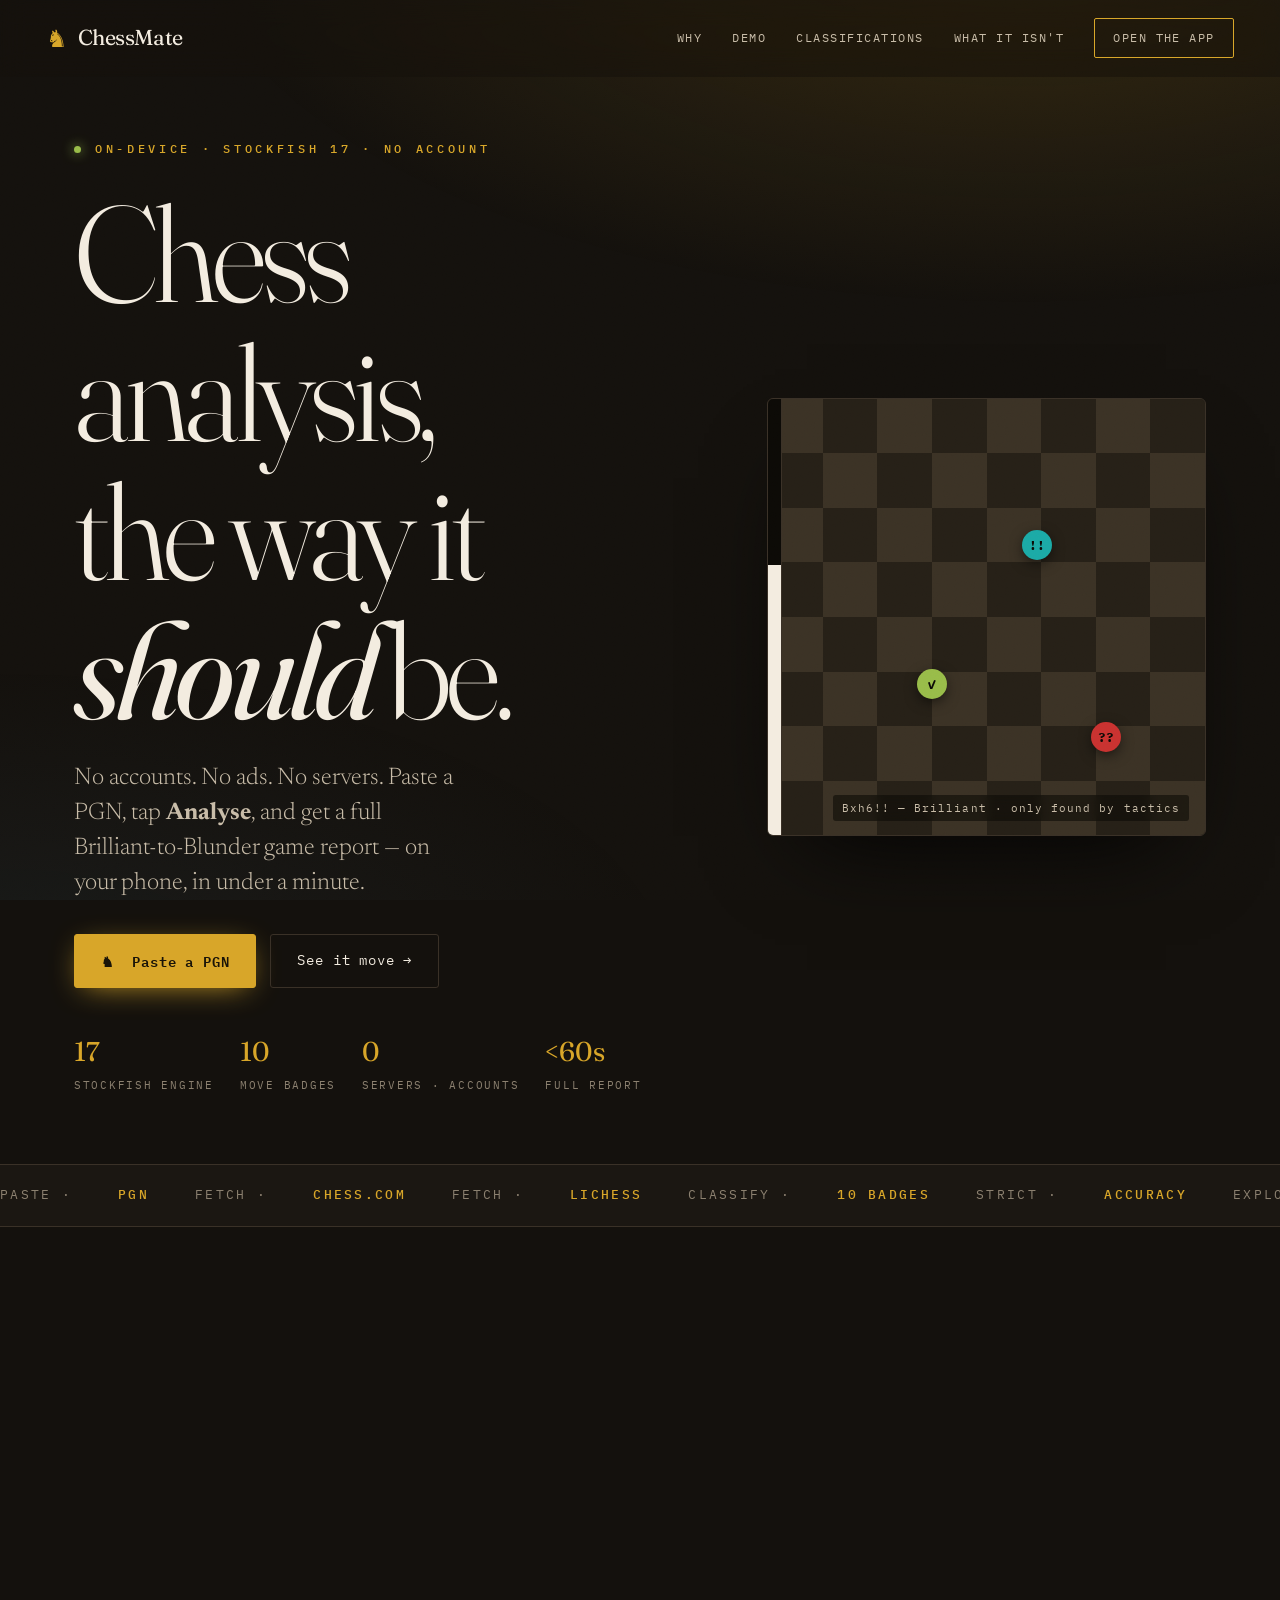
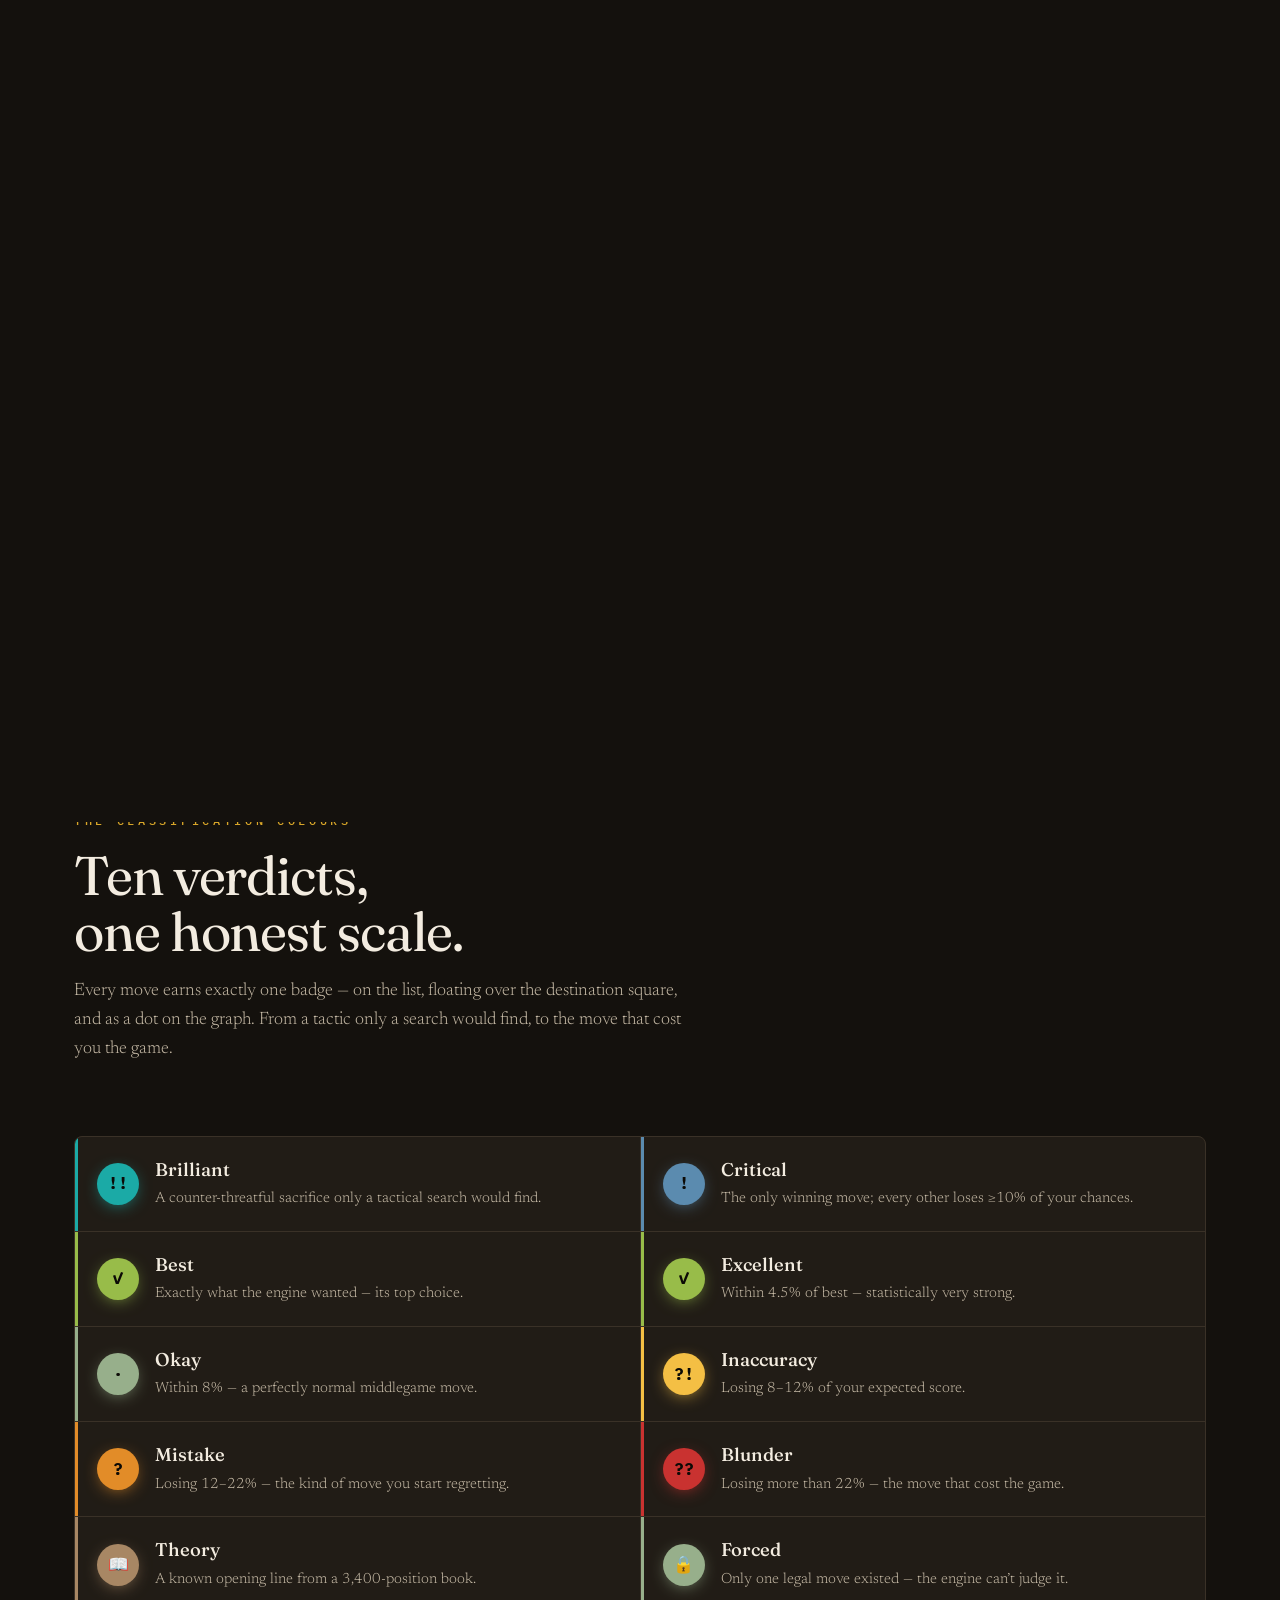
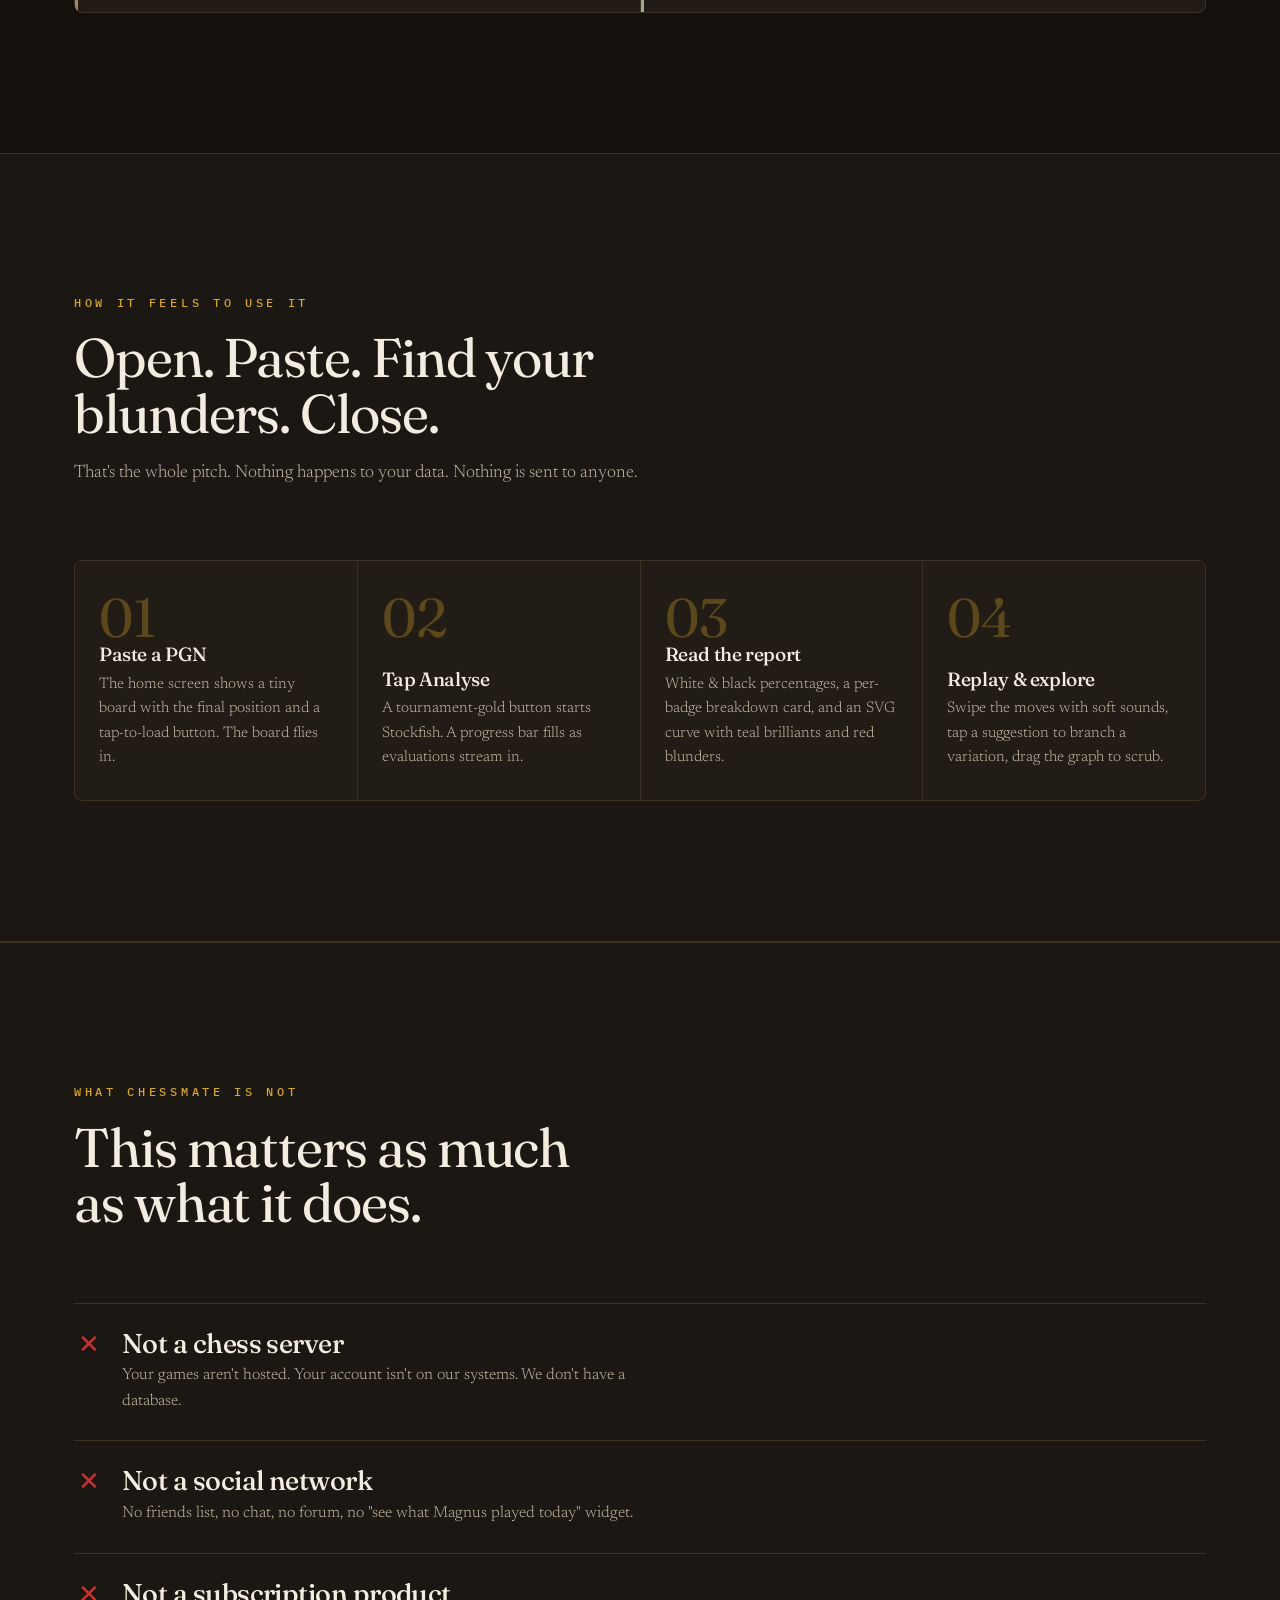
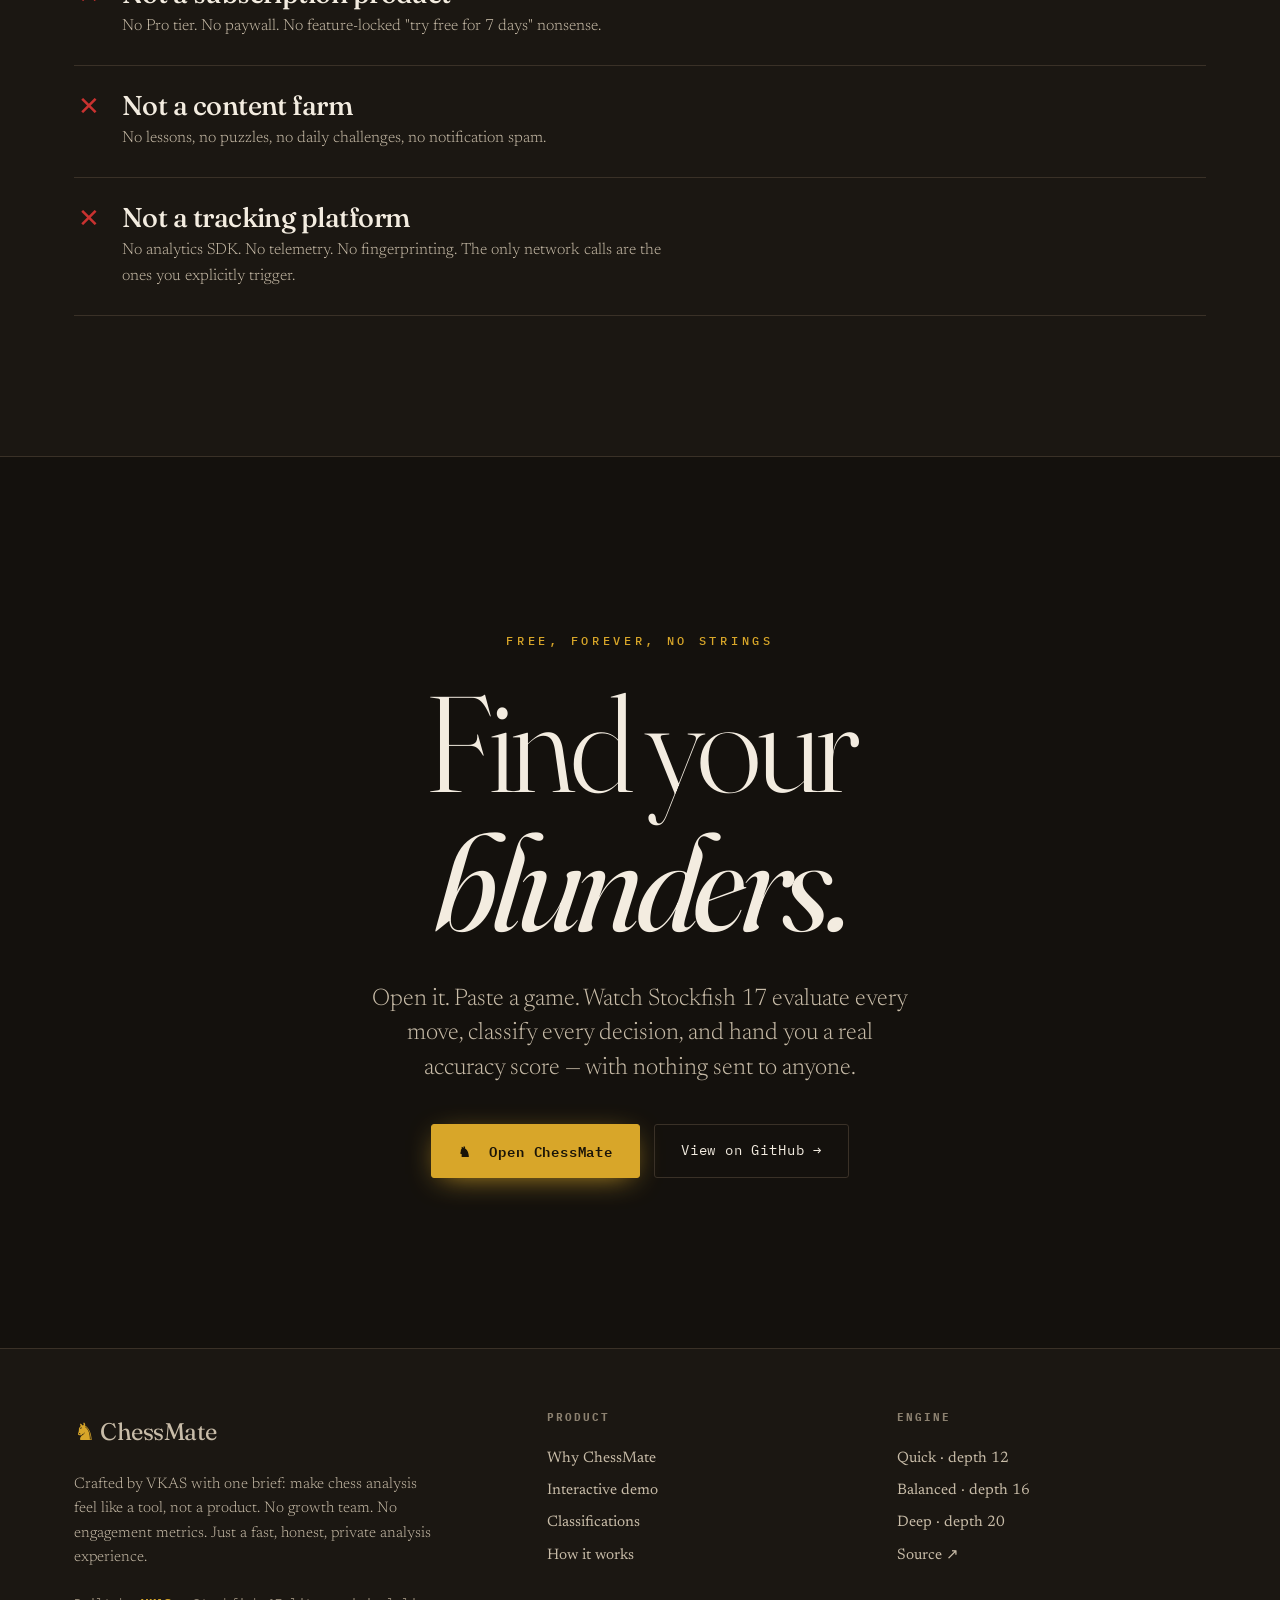
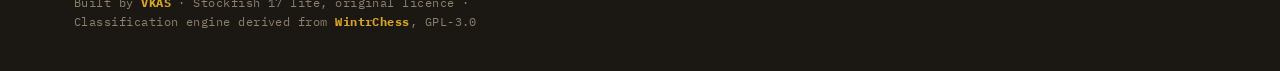
==== commit 6e2ac221: "Build real ChessMate app: Stockfish + cloud-eval, 10 classifications, accuracy, eval graph, library," ====
--- a/index.html
+++ b/index.html
@@ -21,7 +21,7 @@
     <a href="#demo">Demo</a>
     <a href="#legend">Classifications</a>
     <a href="#not">What it isn't</a>
-    <a class="nav-cta" href="#cta">Open the app</a>
+    <a class="nav-cta" href="./app.html">Open the app</a>
   </div>
 </nav>
 
@@ -36,7 +36,7 @@
       <h1 class="display reveal in" data-d="1">Chess analysis,<br />the way it <em>should</em> be.</h1>
       <p class="lead sub reveal in" data-d="2">No accounts. No ads. No servers. Paste a PGN, tap <b>Analyse</b>, and get a full Brilliant-to-Blunder game report — on your phone, in under a minute.</p>
       <div class="hero-actions reveal in" data-d="3">
-        <a class="btn btn-gold" href="#cta">♞ &nbsp;Paste a PGN</a>
+        <a class="btn btn-gold" href="./app.html">♞ &nbsp;Paste a PGN</a>
         <a class="btn btn-ghost" href="#demo">See it move →</a>
       </div>
       <div class="hero-meta reveal in" data-d="4">
@@ -203,7 +203,7 @@
     <h2 class="display">Find your<br/><em>blunders.</em></h2>
     <p class="lead">Open it. Paste a game. Watch Stockfish 17 evaluate every move, classify every decision, and hand you a real accuracy score — with nothing sent to anyone.</p>
     <div class="hero-actions" style="justify-content:center">
-      <a class="btn btn-gold" href="#top">♞ &nbsp;Open ChessMate</a>
+      <a class="btn btn-gold" href="./app.html">♞ &nbsp;Open ChessMate</a>
       <a class="btn btn-ghost" href="https://github.com/vkas-testacc/webpage-demo" target="_blank" rel="noopener">View on GitHub →</a>
     </div>
   </div>
